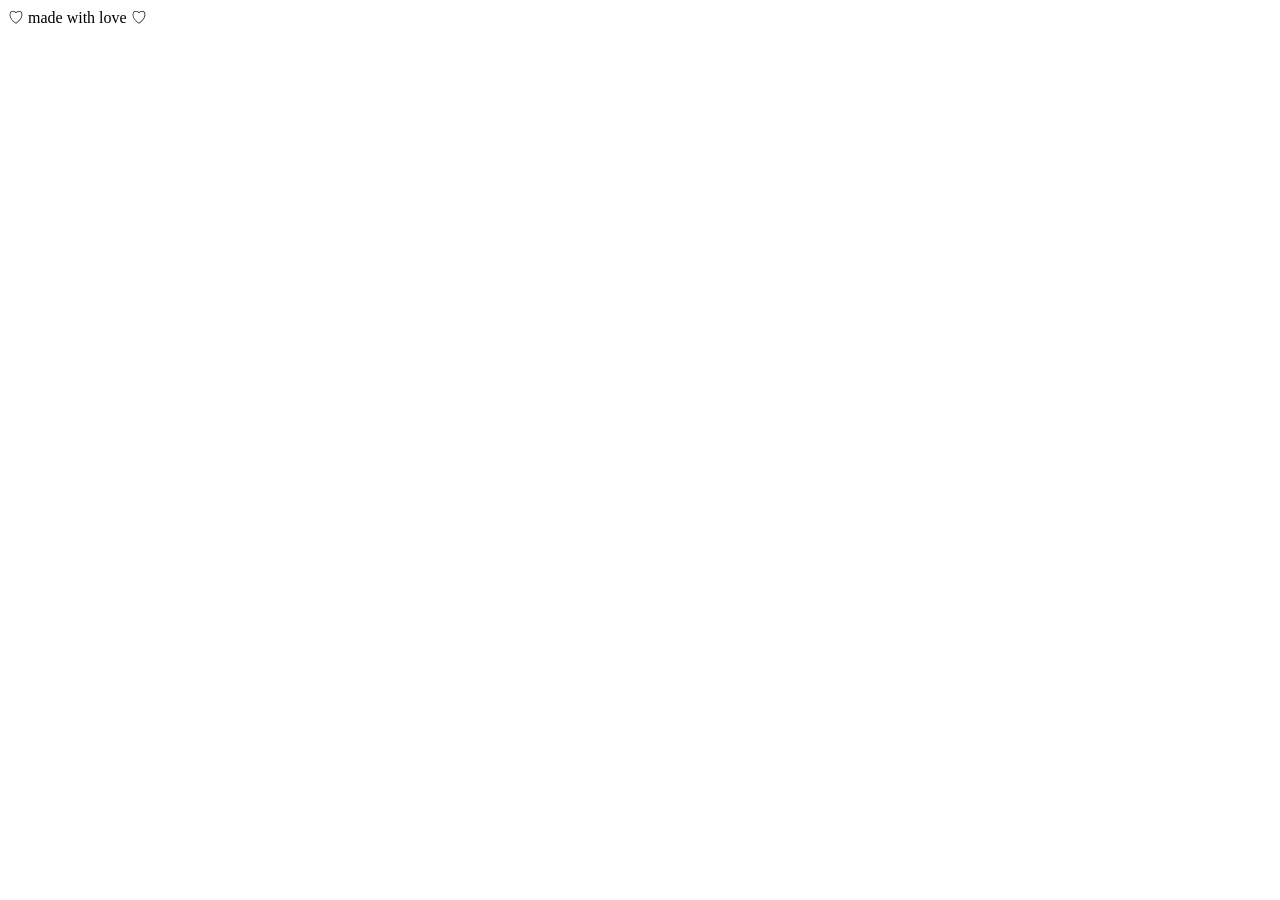
==== index.html @ 4cafd24c "deploy: index.html" ====
<!DOCTYPE html>
<html lang="zh-CN">
<head>
<meta charset="UTF-8">
<meta name="viewport" content="width=device-width, initial-scale=1.0, viewport-fit=cover">
<title>Love Note</title>
<link rel="stylesheet" href="style.css">
</head>
<body>

<!-- 漂浮装饰：爱心与星光 -->
<div class="float-deco" id="floatDeco"></div>

<div class="page">

  <div class="home-head">
    <div class="home-names" id="homeNames"></div>
    <div><span class="home-lovenote" id="homeLoveNote"></span></div>
    <div class="home-slogan" id="homeSlogan"></div>
  </div>

  <!-- 三个爱心入口 -->
  <div class="hearts" id="hearts"></div>

  <div class="home-footer" id="homeFooter">♡ made with love ♡</div>
</div>

<script src="config.js"></script>
<script>
(function () {
  var g = SITE_CONFIG.global;
  var home = SITE_CONFIG.home;

  /* 应用全局配色 */
  document.documentElement.style.setProperty('--grad-from', g.gradientFrom);
  document.documentElement.style.setProperty('--grad-to', g.gradientTo);
  document.documentElement.style.setProperty('--text-color', g.textColor);
  document.title = g.siteTitle;

  /* 主页文案 */
  document.getElementById('homeNames').textContent = g.coupleNames;
  document.getElementById('homeLoveNote').textContent = g.loveNoteText;
  document.getElementById('homeSlogan').textContent = g.slogan;

  /* 渲染三个爱心入口 */
  var heartsBox = document.getElementById('hearts');
  home.hearts.forEach(function (h) {
    var item = document.createElement('div');
    item.className = 'heart-item';

    var btn = document.createElement('a');
    btn.className = 'heart-btn';
    btn.href = h.url || '#';
    btn.style.setProperty('--heart-color', h.color);
    btn.innerHTML =
      '<span class="shape"></span>' +
      '<span class="heart-content">' +
        '<span class="heart-icon">' + h.icon + '</span>' +
        '<span class="heart-label">' + escapeHtml(h.label) + '</span>' +
      '</span>';

    var sub = document.createElement('div');
    sub.className = 'heart-sub';
    sub.textContent = h.subLabel || '';

    item.appendChild(btn);
    item.appendChild(sub);
    heartsBox.appendChild(item);
  });

  /* 漂浮装饰 */
  var deco = document.getElementById('floatDeco');
  var symbols = ['🔪', '💗', '✨', '🔪', '💖', '🌟'];
  for (var i = 0; i < 14; i++) {
    var s = document.createElement('span');
    s.textContent = symbols[i % symbols.length];
    s.style.left = (Math.random() * 100) + '%';
    s.style.fontSize = (12 + Math.random() * 16) + 'px';
    s.style.animationDuration = (9 + Math.random() * 14) + 's';
    s.style.animationDelay = (-Math.random() * 16) + 's';
    deco.appendChild(s);
  }

  function escapeHtml(str) {
    return String(str == null ? '' : str)
      .replace(/&/g, '&amp;').replace(/</g, '&lt;').replace(/>/g, '&gt;')
      .replace(/"/g, '&quot;').replace(/'/g, '&#39;');
  }
})();
</script>
</body>
</html>
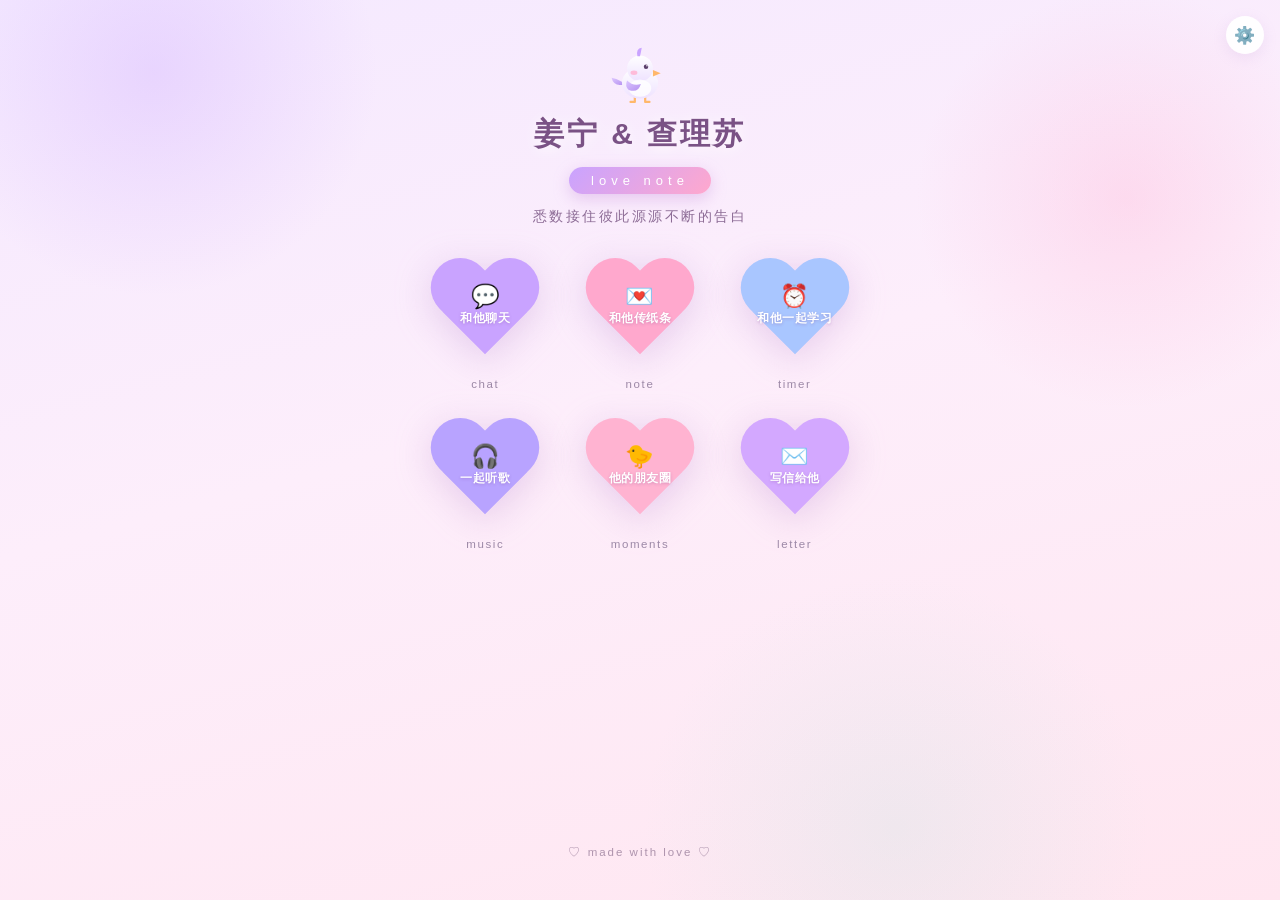
==== commit e23e60d7: "Love Note: 一起听跨页不中断(壳层)+字卡库修复与优化+朋友圈头像/封面换图+首页爱心居中" ====
--- a/index.html
+++ b/index.html
@@ -6,86 +6,18 @@
 <title>Love Note</title>
 <link rel="stylesheet" href="style.css">
 </head>
-<body>
+<!-- 壳层：里面是真正的页面，音乐在壳层里放，切页面不会断 -->
+<body class="ln-shell">
 
-<!-- 漂浮装饰：爱心与星光 -->
-<div class="float-deco" id="floatDeco"></div>
-
-<div class="page">
-
-  <div class="home-head">
-    <div class="home-names" id="homeNames"></div>
-    <div><span class="home-lovenote" id="homeLoveNote"></span></div>
-    <div class="home-slogan" id="homeSlogan"></div>
-  </div>
-
-  <!-- 三个爱心入口 -->
-  <div class="hearts" id="hearts"></div>
-
-  <div class="home-footer" id="homeFooter">♡ made with love ♡</div>
-</div>
+<iframe id="lnview" name="lnview" src="home.html" title="Love Note"></iframe>
 
 <script src="config.js"></script>
+<script src="js/store.js"></script>
+<script src="player.js"></script>
 <script>
 (function () {
-  var g = SITE_CONFIG.global;
-  var home = SITE_CONFIG.home;
-
-  /* 应用全局配色 */
-  document.documentElement.style.setProperty('--grad-from', g.gradientFrom);
-  document.documentElement.style.setProperty('--grad-to', g.gradientTo);
-  document.documentElement.style.setProperty('--text-color', g.textColor);
-  document.title = g.siteTitle;
-
-  /* 主页文案 */
-  document.getElementById('homeNames').textContent = g.coupleNames;
-  document.getElementById('homeLoveNote').textContent = g.loveNoteText;
-  document.getElementById('homeSlogan').textContent = g.slogan;
-
-  /* 渲染三个爱心入口 */
-  var heartsBox = document.getElementById('hearts');
-  home.hearts.forEach(function (h) {
-    var item = document.createElement('div');
-    item.className = 'heart-item';
-
-    var btn = document.createElement('a');
-    btn.className = 'heart-btn';
-    btn.href = h.url || '#';
-    btn.style.setProperty('--heart-color', h.color);
-    btn.innerHTML =
-      '<span class="shape"></span>' +
-      '<span class="heart-content">' +
-        '<span class="heart-icon">' + h.icon + '</span>' +
-        '<span class="heart-label">' + escapeHtml(h.label) + '</span>' +
-      '</span>';
-
-    var sub = document.createElement('div');
-    sub.className = 'heart-sub';
-    sub.textContent = h.subLabel || '';
-
-    item.appendChild(btn);
-    item.appendChild(sub);
-    heartsBox.appendChild(item);
-  });
-
-  /* 漂浮装饰 */
-  var deco = document.getElementById('floatDeco');
-  var symbols = ['🔪', '💗', '✨', '🔪', '💖', '🌟'];
-  for (var i = 0; i < 14; i++) {
-    var s = document.createElement('span');
-    s.textContent = symbols[i % symbols.length];
-    s.style.left = (Math.random() * 100) + '%';
-    s.style.fontSize = (12 + Math.random() * 16) + 'px';
-    s.style.animationDuration = (9 + Math.random() * 14) + 's';
-    s.style.animationDelay = (-Math.random() * 16) + 's';
-    deco.appendChild(s);
-  }
-
-  function escapeHtml(str) {
-    return String(str == null ? '' : str)
-      .replace(/&/g, '&amp;').replace(/</g, '&lt;').replace(/>/g, '&gt;')
-      .replace(/"/g, '&quot;').replace(/'/g, '&#39;');
-  }
+  var g = (window.SITE_CONFIG && SITE_CONFIG.global) || {};
+  document.title = g.siteTitle || 'Love Note';
 })();
 </script>
 </body>
--- a/style.css
+++ b/style.css
@@ -0,0 +1,1259 @@
+/* =====================================================
+ * Love Note · 浅紫浅粉渐变 · 韩系优雅 · 小鸟点缀
+ * ===================================================== */
+* { margin: 0; padding: 0; box-sizing: border-box; -webkit-tap-highlight-color: transparent; }
+
+html, body { height: 100%; }
+
+:root {
+  --grad-from: #f4e9ff;
+  --grad-to:   #ffe6f0;
+  --text-color:#6d4f74;
+
+  --purple:    #c9a3ff;
+  --purple-dp: #a97bf0;
+  --pink:      #ffa8cd;
+  --pink-dp:   #f97fae;
+  --mint:      #b9e4dc;
+
+  --card-bg:   rgba(255, 255, 255, .78);
+  --card-bg-2: rgba(255, 255, 255, .92);
+  --line:      rgba(201, 163, 255, .28);
+  --muted:     #9c88a6;
+  --shadow:    0 10px 30px rgba(178, 140, 205, .18);
+  --shadow-sm: 0 4px 14px rgba(178, 140, 205, .16);
+  --radius:    20px;
+}
+
+body {
+  font-family: "PingFang SC", "Microsoft YaHei", "Hiragino Sans GB", "Noto Sans SC", sans-serif;
+  color: var(--text-color);
+  background: linear-gradient(165deg, var(--grad-from) 0%, #fdeefb 45%, var(--grad-to) 100%) fixed;
+  min-height: 100vh;
+  overflow-x: hidden;
+  letter-spacing: .2px;
+}
+/* 背景柔光斑 */
+body::before {
+  content: "";
+  position: fixed; inset: 0; z-index: -2; pointer-events: none;
+  background:
+    radial-gradient(320px 320px at 12% 8%,  rgba(201, 163, 255, .30), transparent 70%),
+    radial-gradient(300px 300px at 88% 22%, rgba(255, 168, 205, .28), transparent 70%),
+    radial-gradient(360px 360px at 70% 92%, rgba(185, 228, 220, .22), transparent 70%);
+}
+
+a { text-decoration: none; color: inherit; }
+button { font-family: inherit; cursor: pointer; border: none; }
+input, textarea { font-family: inherit; }
+img { max-width: 100%; display: block; }
+
+/* ---------- 页面容器 ---------- */
+.page {
+  max-width: 480px;
+  margin: 0 auto;
+  min-height: 100vh;
+  padding: 20px 18px 40px;
+  display: flex;
+  flex-direction: column;
+  align-items: center;
+  position: relative;
+  animation: pageIn .55s ease both;
+}
+@keyframes pageIn {
+  from { opacity: 0; transform: translateY(12px); }
+  to   { opacity: 1; transform: translateY(0); }
+}
+
+/* ---------- 顶栏 ---------- */
+.topbar {
+  width: 100%;
+  display: flex;
+  align-items: center;
+  gap: 10px;
+  margin-bottom: 16px;
+}
+.back-btn, .icon-btn {
+  flex: none;
+  width: 36px; height: 36px;
+  border-radius: 50%;
+  background: var(--card-bg-2);
+  display: flex; align-items: center; justify-content: center;
+  font-size: 17px;
+  color: var(--text-color);
+  box-shadow: var(--shadow-sm);
+  transition: transform .18s;
+}
+.back-btn:active, .icon-btn:active { transform: scale(.9); }
+.topbar-title {
+  font-size: 17px;
+  font-weight: 700;
+  letter-spacing: 1.5px;
+}
+.topbar .spacer { flex: 1; }
+
+/* ---------- 玻璃卡片 ---------- */
+.card {
+  width: 100%;
+  background: var(--card-bg);
+  border: 1px solid rgba(255, 255, 255, .9);
+  border-radius: var(--radius);
+  padding: 18px 16px;
+  box-shadow: var(--shadow);
+  backdrop-filter: blur(10px);
+  -webkit-backdrop-filter: blur(10px);
+}
+
+/* ---------- 按钮 ---------- */
+.btn {
+  display: inline-flex;
+  align-items: center; justify-content: center;
+  gap: 6px;
+  padding: 11px 20px;
+  border-radius: 999px;
+  font-size: 15px;
+  font-weight: 600;
+  letter-spacing: 1px;
+  color: #fff;
+  background: linear-gradient(135deg, var(--purple) 0%, var(--pink) 100%);
+  box-shadow: 0 6px 16px rgba(201, 143, 220, .35);
+  transition: transform .16s, opacity .16s;
+}
+.btn:active { transform: scale(.95); }
+.btn:disabled { opacity: .5; }
+.btn.ghost {
+  background: var(--card-bg-2);
+  color: var(--purple-dp);
+  box-shadow: var(--shadow-sm);
+  border: 1px solid var(--line);
+}
+.btn.small { padding: 8px 14px; font-size: 13.5px; }
+.btn.block { display: flex; width: 100%; }
+.btn.danger { color: #e0648c; background: var(--card-bg-2); box-shadow: var(--shadow-sm); border: 1px solid var(--line); }
+.btn.danger:active { opacity: .7; }
+
+/* 胶囊小按键（字卡库入口等） */
+.chip-btn {
+  display: inline-flex;
+  align-items: center;
+  gap: 5px;
+  padding: 7px 13px;
+  border-radius: 999px;
+  font-size: 13px;
+  font-weight: 600;
+  color: var(--purple-dp);
+  background: var(--card-bg-2);
+  border: 1px solid var(--line);
+  box-shadow: var(--shadow-sm);
+  transition: transform .16s;
+}
+.chip-btn:active { transform: scale(.94); }
+.card-badge {
+  min-width: 20px;
+  padding: 0 5px;
+  border-radius: 999px;
+  background: linear-gradient(135deg, var(--purple), var(--pink));
+  color: #fff;
+  font-size: 11px;
+  line-height: 16px;
+  text-align: center;
+}
+
+.row { display: flex; align-items: center; }
+.mt8 { margin-top: 8px; }
+.mt12 { margin-top: 12px; }
+.mt16 { margin-top: 16px; }
+.hidden { display: none !important; }
+.muted { font-size: 12.5px; color: var(--muted); line-height: 1.6; }
+.center { text-align: center; }
+
+/* ---------- 弹窗 ---------- */
+.mask {
+  position: fixed; inset: 0;
+  background: rgba(90, 62, 104, .38);
+  backdrop-filter: blur(3px);
+  -webkit-backdrop-filter: blur(3px);
+  opacity: 0; pointer-events: none;
+  transition: opacity .25s;
+  z-index: 60;
+}
+.mask.show { opacity: 1; pointer-events: auto; }
+.dialog {
+  position: fixed;
+  left: 50%; bottom: 0;
+  transform: translate(-50%, 110%);
+  width: min(440px, 100%);
+  max-height: 88vh;
+  background: #fffafc;
+  border-radius: 24px 24px 0 0;
+  box-shadow: 0 -8px 40px rgba(150, 110, 180, .28);
+  transition: transform .3s cubic-bezier(.25, .9, .3, 1);
+  z-index: 61;
+  display: flex; flex-direction: column;
+  overflow: hidden;
+}
+.dialog.show { transform: translate(-50%, 0); }
+.panel-head {
+  flex: none;
+  display: flex; align-items: center; justify-content: space-between;
+  gap: 10px;
+  padding: 16px 18px 10px;
+  border-bottom: 1px solid rgba(201, 163, 255, .18);
+}
+.panel-title { font-size: 16px; font-weight: 700; letter-spacing: 1.5px; }
+.panel-body { padding: 14px 18px calc(20px + env(safe-area-inset-bottom)); overflow-y: auto; }
+
+.field { margin-bottom: 12px; }
+.field label {
+  display: block;
+  font-size: 12.5px;
+  color: var(--purple-dp);
+  letter-spacing: .8px;
+  margin-bottom: 6px;
+  font-weight: 600;
+}
+.field input,
+.field textarea,
+.field select {
+  width: 100%;
+  border: 1.5px solid var(--line);
+  border-radius: 14px;
+  padding: 10px 12px;
+  font-size: 14.5px;
+  color: var(--text-color);
+  background: #fff;
+  outline: none;
+  transition: border-color .2s;
+}
+.field input:focus, .field textarea:focus { border-color: var(--purple); }
+.field textarea { resize: vertical; line-height: 1.6; min-height: 76px; }
+.tip { font-size: 12px; color: var(--muted); margin-top: 5px; line-height: 1.55; }
+
+/* ---------- 小鸟装饰 ---------- */
+.float-deco {
+  position: fixed; inset: 0;
+  pointer-events: none;
+  overflow: hidden;
+  z-index: 0;
+}
+.float-deco span {
+  position: absolute;
+  bottom: -50px;
+  opacity: .5;
+  animation: floatUp linear infinite;
+  line-height: 0;
+}
+@keyframes floatUp {
+  0%   { transform: translateY(0) rotate(0deg); opacity: 0; }
+  10%  { opacity: .55; }
+  88%  { opacity: .4; }
+  100% { transform: translateY(-112vh) rotate(340deg); opacity: 0; }
+}
+.bird-svg { width: 42px; height: 42px; display: block; }
+.bird-svg.sm { width: 26px; height: 26px; }
+.bird-svg.lg { width: 62px; height: 62px; }
+
+/* ---------- 轻提示 ---------- */
+.ln-toast {
+  position: fixed;
+  left: 50%; bottom: 86px;
+  transform: translate(-50%, 16px);
+  max-width: 78%;
+  padding: 10px 18px;
+  border-radius: 999px;
+  background: rgba(255, 255, 255, .96);
+  color: var(--purple-dp);
+  font-size: 13.5px;
+  box-shadow: var(--shadow);
+  opacity: 0; pointer-events: none;
+  transition: opacity .25s, transform .25s;
+  z-index: 90;
+}
+.ln-toast.show { opacity: 1; transform: translate(-50%, 0); }
+
+/* =====================================================
+ * 主页
+ * ===================================================== */
+.home-head { text-align: center; margin: 26px 0 4px; z-index: 1; }
+.home-bird { display: flex; justify-content: center; margin-bottom: 6px; animation: birdBob 3.2s ease-in-out infinite; }
+@keyframes birdBob {
+  0%, 100% { transform: translateY(0) rotate(-2deg); }
+  50%      { transform: translateY(-7px) rotate(2deg); }
+}
+.home-names {
+  font-size: 30px;
+  font-weight: 800;
+  letter-spacing: 3px;
+  color: #7a5285;
+  text-shadow: 0 2px 14px rgba(255, 255, 255, .9);
+}
+.home-lovenote {
+  display: inline-block;
+  margin-top: 12px;
+  padding: 6px 22px;
+  font-size: 13px;
+  letter-spacing: 5px;
+  color: #fff;
+  background: linear-gradient(135deg, var(--purple), var(--pink));
+  border-radius: 999px;
+  box-shadow: 0 5px 16px rgba(201, 143, 220, .4);
+  text-transform: lowercase;
+}
+.home-slogan { margin-top: 14px; font-size: 14px; letter-spacing: 2.5px; color: #8d6c96; }
+
+.hearts {
+  margin-top: 30px;
+  display: grid;
+  grid-template-columns: repeat(2, 1fr);
+  gap: 26px 14px;
+  width: 100%;
+  z-index: 1;
+}
+.heart-item { display: flex; flex-direction: column; align-items: center; }
+.heart-btn {
+  position: relative;
+  width: 118px; height: 108px;
+  display: block;
+  animation: heartBeat 2.8s ease-in-out infinite;
+}
+.heart-btn:active { transform: scale(.92); }
+@keyframes heartBeat {
+  0%, 100% { transform: scale(1); }
+  12%      { transform: scale(1.06); }
+  24%      { transform: scale(1); }
+}
+.heart-btn .shape, .heart-btn .shape::before, .heart-btn .shape::after {
+  position: absolute;
+  background: var(--heart-color, var(--pink));
+}
+.heart-btn .shape {
+  top: 0; left: 0; width: 118px; height: 108px;
+  background: transparent;
+  filter: drop-shadow(0 8px 18px rgba(190, 140, 210, .35));
+}
+.heart-btn .shape::before, .heart-btn .shape::after {
+  content: "";
+  top: 0; width: 59px; height: 94px;
+  border-radius: 59px 59px 0 0;
+}
+.heart-btn .shape::before { left: 59px; transform: rotate(-45deg); transform-origin: 0 100%; }
+.heart-btn .shape::after  { left: 0;   transform: rotate(45deg);  transform-origin: 100% 100%; }
+.heart-btn .heart-content {
+  position: absolute;
+  /* 爱心的"肚子"在中心偏上，图标和文字整体上移到爱心正中间 */
+  left: 50%; top: 41%;
+  transform: translate(-50%, -50%);
+  width: 78px; text-align: center;
+  color: #fff; z-index: 2; pointer-events: none;
+}
+.heart-btn .heart-icon { font-size: 23px; line-height: 1.15; display: block; }
+.heart-btn .heart-label {
+  display: block;
+  font-size: 11.5px; font-weight: 700; letter-spacing: .5px;
+  line-height: 1.25;
+  margin-top: 1px;
+  text-shadow: 0 1px 3px rgba(120, 60, 140, .3);
+}
+.heart-item .heart-sub {
+  margin-top: 10px;
+  font-size: 11.5px;
+  letter-spacing: 1.6px;
+  color: var(--muted);
+  text-transform: lowercase;
+}
+.home-footer { margin-top: auto; padding-top: 34px; font-size: 11.5px; letter-spacing: 2px; opacity: .55; z-index: 1; }
+.home-gear {
+  position: fixed; right: 16px; top: 16px;
+  width: 38px; height: 38px; border-radius: 50%;
+  background: var(--card-bg-2);
+  display: flex; align-items: center; justify-content: center;
+  font-size: 17px; box-shadow: var(--shadow-sm); z-index: 5;
+}
+.home-gear:active { transform: scale(.9); }
+
+/* =====================================================
+ * 聊天页
+ * ===================================================== */
+.chat-app {
+  position: fixed; inset: 0;
+  max-width: 480px; margin: 0 auto;
+  display: flex; flex-direction: column;
+  background: transparent;
+}
+.chat-header {
+  flex: none;
+  min-height: 52px;
+  display: flex; align-items: center; gap: 10px;
+  padding: 8px 14px;
+  background: var(--card-bg-2);
+  box-shadow: 0 2px 12px rgba(178, 140, 205, .18);
+  z-index: 5;
+  backdrop-filter: blur(10px);
+  -webkit-backdrop-filter: blur(10px);
+}
+.chat-header .chat-title { font-size: 16.5px; font-weight: 700; letter-spacing: 1px; flex: 1; }
+
+.chat-messages {
+  flex: 1;
+  overflow-y: auto;
+  padding: 16px 12px 12px;
+  display: flex; flex-direction: column; gap: 14px;
+  background: linear-gradient(180deg, rgba(255, 255, 255, .30), rgba(255, 255, 255, .55));
+}
+.msg { display: flex; gap: 8px; max-width: 86%; animation: msgIn .3s ease both; }
+@keyframes msgIn { from { opacity: 0; transform: translateY(8px); } to { opacity: 1; transform: translateY(0); } }
+.msg.partner { align-self: flex-start; }
+.msg.user { align-self: flex-end; flex-direction: row-reverse; }
+.msg .avatar {
+  flex: none;
+  width: 38px; height: 38px;
+  border-radius: 14px;
+  display: flex; align-items: center; justify-content: center;
+  color: #fff; font-size: 15px; font-weight: 700;
+  box-shadow: var(--shadow-sm);
+  overflow: hidden;
+}
+.msg .bubble {
+  padding: 10px 14px;
+  font-size: 15px; line-height: 1.6;
+  border-radius: 16px;
+  word-break: break-word;
+  box-shadow: var(--shadow-sm);
+}
+.msg.partner .bubble {
+  background: rgba(255, 255, 255, .95);
+  color: var(--text-color);
+  border-top-left-radius: 6px;
+}
+.msg.user .bubble {
+  background: linear-gradient(135deg, var(--purple), var(--pink));
+  color: #fff;
+  border-top-right-radius: 6px;
+}
+.chat-day {
+  align-self: center;
+  font-size: 11.5px; color: var(--muted);
+  background: rgba(255, 255, 255, .7);
+  padding: 3px 12px; border-radius: 999px;
+}
+
+.typing-dots { display: inline-flex; gap: 4px; align-items: center; height: 18px; }
+.typing-dots i {
+  width: 6px; height: 6px; border-radius: 50%;
+  background: var(--purple); opacity: .45;
+  animation: blink 1.2s infinite;
+}
+.typing-dots i:nth-child(2) { animation-delay: .2s; }
+.typing-dots i:nth-child(3) { animation-delay: .4s; }
+@keyframes blink { 0%, 80%, 100% { opacity: .25; } 40% { opacity: .9; } }
+
+.chat-input-bar {
+  flex: none;
+  display: flex; gap: 10px;
+  padding: 10px 12px calc(10px + env(safe-area-inset-bottom));
+  background: var(--card-bg-2);
+  box-shadow: 0 -2px 14px rgba(178, 140, 205, .16);
+  backdrop-filter: blur(10px);
+  -webkit-backdrop-filter: blur(10px);
+}
+.chat-input-bar input {
+  flex: 1; height: 42px;
+  border: 1.5px solid var(--line); outline: none;
+  border-radius: 999px;
+  background: #fff;
+  padding: 0 16px; font-size: 15px;
+  color: var(--text-color);
+}
+.chat-input-bar input::placeholder { color: #c4aecb; }
+.chat-input-bar button {
+  flex: none; height: 42px; padding: 0 20px;
+  border-radius: 999px;
+  background: linear-gradient(135deg, var(--purple), var(--pink));
+  color: #fff; font-size: 14.5px; font-weight: 700; letter-spacing: 1px;
+  box-shadow: 0 4px 12px rgba(201, 143, 220, .35);
+  transition: transform .15s;
+}
+.chat-input-bar button:active { transform: scale(.94); }
+.chat-input-bar button:disabled { opacity: .55; }
+
+/* =====================================================
+ * 小纸条 / 写信（纸张）
+ * ===================================================== */
+.note-paper, .letter-paper {
+  width: 100%; max-width: 400px;
+  background: linear-gradient(180deg, #fffdfa, #fff6f4);
+  border-radius: 12px;
+  padding: 26px 22px 22px;
+  box-shadow: 0 12px 32px rgba(178, 140, 205, .24), inset 0 0 46px rgba(255, 214, 232, .22);
+  position: relative;
+  z-index: 1;
+}
+.note-paper::before, .letter-paper::before {
+  content: "";
+  position: absolute; inset: 8px;
+  border: 1.5px dashed rgba(201, 143, 220, .35);
+  border-radius: 8px;
+  pointer-events: none;
+}
+.paper-title, .note-title {
+  text-align: center;
+  font-family: "Ma Shan Zheng", "KaiTi", "STKaiti", "楷体", cursive;
+  font-size: 25px; letter-spacing: 6px;
+  margin-bottom: 16px;
+  color: #b06ba0;
+}
+textarea.letter-body {
+  width: 100%;
+  border: none; outline: none;
+  background: transparent;
+  resize: vertical;
+  min-height: 190px;
+}
+textarea.letter-body::placeholder { color: #d3b6c2; }
+.note-field { margin-bottom: 14px; position: relative; z-index: 1; }
+.note-field label {
+  display: block;
+  font-family: "Ma Shan Zheng", "KaiTi", "STKaiti", "楷体", cursive;
+  font-size: 15.5px; margin-bottom: 6px; color: #a9618f;
+}
+.note-field input {
+  width: 100%; border: none; outline: none;
+  border-bottom: 1.5px dashed rgba(201, 143, 220, .45);
+  background: transparent;
+  padding: 6px 4px;
+  font-family: "Ma Shan Zheng", "KaiTi", "STKaiti", "楷体", cursive;
+  font-size: 17px;
+  color: var(--text-color);
+}
+.note-field input::placeholder { color: #d5b9c9; }
+
+.note-btn {
+  display: block; width: 100%;
+  margin-top: 18px; padding: 13px;
+  border-radius: 999px;
+  background: linear-gradient(135deg, var(--purple), var(--pink));
+  color: #fff; font-size: 16px; font-weight: 700; letter-spacing: 2px;
+  box-shadow: 0 5px 16px rgba(201, 143, 220, .35);
+  transition: transform .15s;
+  position: relative; z-index: 1;
+}
+.note-btn:active { transform: scale(.97); }
+.note-btn.ghost { background: var(--card-bg-2); color: var(--purple-dp); box-shadow: var(--shadow-sm); border: 1px solid var(--line); }
+
+.folded-note {
+  width: 240px; height: 74px;
+  margin: 30px auto 6px;
+  background: linear-gradient(180deg, #fffdfa, #fff0f4);
+  border-radius: 8px;
+  box-shadow: 0 10px 24px rgba(178, 140, 205, .3);
+  position: relative; cursor: pointer;
+  display: flex; align-items: center; justify-content: center;
+  animation: foldIn .55s ease both; z-index: 1;
+}
+.folded-note::before {
+  content: "";
+  position: absolute; left: 0; right: 0; top: 0; height: 50%;
+  background: rgba(255, 232, 244, .7);
+  border-radius: 8px 8px 0 0;
+  border-bottom: 1px dashed rgba(201, 143, 220, .4);
+}
+.folded-note .seal { position: relative; z-index: 2; font-size: 24px; animation: heartBeat 2s ease-in-out infinite; }
+@keyframes foldIn {
+  0%   { transform: perspective(700px) rotateX(-70deg); opacity: 0; }
+  100% { transform: perspective(700px) rotateX(0); opacity: 1; }
+}
+.note-hint { text-align: center; font-size: 13.5px; letter-spacing: 1px; color: #8d6c96; margin-top: 14px; z-index: 1; }
+
+.open-note { width: 100%; max-width: 400px; animation: unfoldIn .5s ease both; z-index: 1; }
+@keyframes unfoldIn {
+  0%   { transform: perspective(700px) rotateX(60deg); opacity: 0; }
+  100% { transform: perspective(700px) rotateX(0); opacity: 1; }
+}
+.open-note .note-q {
+  font-family: "Ma Shan Zheng", "KaiTi", "STKaiti", "楷体", cursive;
+  font-size: 21px; text-align: center; margin-bottom: 18px;
+}
+.open-note .note-opt {
+  display: flex; align-items: center; gap: 12px;
+  font-family: "Ma Shan Zheng", "KaiTi", "STKaiti", "楷体", cursive;
+  font-size: 19px; padding: 10px 6px;
+}
+.open-note .note-opt .opt-letter {
+  flex: none; width: 30px; height: 30px;
+  border: 1.5px solid rgba(201, 143, 220, .5);
+  border-radius: 50%;
+  display: flex; align-items: center; justify-content: center;
+  font-size: 16px; position: relative;
+}
+.open-note .note-opt.checked .opt-letter { border-color: var(--pink-dp); background: rgba(255, 196, 219, .35); }
+.open-note .note-opt .opt-check { position: absolute; inset: -8px -10px; display: flex; align-items: center; justify-content: center; }
+.open-note .note-opt.checked .opt-check::after {
+  content: "♥"; font-size: 34px; color: var(--pink-dp);
+  transform: rotate(-12deg);
+  animation: heartPop .4s cubic-bezier(.2, 1.6, .4, 1) both;
+}
+@keyframes heartPop { 0% { transform: rotate(-12deg) scale(2.4); opacity: 0; } 100% { transform: rotate(-12deg) scale(1); opacity: 1; } }
+
+/* =====================================================
+ * 计时器
+ * ===================================================== */
+.timer-stage { display: flex; flex-direction: column; align-items: center; margin-top: 12px; width: 100%; z-index: 1; }
+.timer-ring-wrap { position: relative; width: 244px; height: 244px; }
+.timer-ring-wrap svg { transform: rotate(-90deg); }
+.timer-ring-bg { fill: none; stroke: rgba(255, 255, 255, .75); stroke-width: 12; }
+.timer-ring-fg { fill: none; stroke: url(#timerGrad); stroke-width: 12; stroke-linecap: round; transition: stroke-dashoffset .5s linear; }
+.timer-center {
+  position: absolute; inset: 0;
+  display: flex; flex-direction: column; align-items: center; justify-content: center; gap: 4px;
+}
+.timer-bird { animation: birdBob 3s ease-in-out infinite; }
+.timer-phase { font-size: 13px; letter-spacing: 3px; color: #8d6c96; }
+.timer-time {
+  font-size: 50px; font-weight: 800; letter-spacing: 2px;
+  font-variant-numeric: tabular-nums;
+  color: #7a5285;
+  text-shadow: 0 2px 14px rgba(255, 255, 255, .9);
+}
+.timer-controls { display: flex; gap: 14px; margin-top: 26px; }
+.timer-btn {
+  min-width: 96px; padding: 12px 22px;
+  border-radius: 999px;
+  font-size: 15.5px; font-weight: 700; letter-spacing: 2px;
+  box-shadow: 0 5px 16px rgba(201, 143, 220, .3);
+  transition: transform .15s;
+}
+.timer-btn:active { transform: scale(.94); }
+.timer-btn.primary { background: linear-gradient(135deg, var(--purple), var(--pink)); color: #fff; }
+.timer-btn.plain { background: var(--card-bg-2); color: var(--purple-dp); border: 1px solid var(--line); box-shadow: var(--shadow-sm); }
+
+.timer-set {
+  width: 100%; margin-top: 22px;
+  background: var(--card-bg); border: 1px solid rgba(255, 255, 255, .9);
+  border-radius: var(--radius); padding: 16px;
+  box-shadow: var(--shadow);
+  backdrop-filter: blur(10px); -webkit-backdrop-filter: blur(10px);
+}
+.timer-set-title { font-size: 13px; font-weight: 700; letter-spacing: 1.5px; color: var(--purple-dp); margin-bottom: 10px; }
+.preset-row { display: flex; flex-wrap: wrap; gap: 8px; margin-bottom: 12px; }
+.preset {
+  padding: 7px 14px; border-radius: 999px;
+  font-size: 13px; font-weight: 600;
+  background: #fff; color: var(--purple-dp);
+  border: 1px solid var(--line);
+  transition: all .18s;
+}
+.preset.on { background: linear-gradient(135deg, var(--purple), var(--pink)); color: #fff; border-color: transparent; }
+.stepper { display: flex; align-items: center; gap: 10px; }
+.stepper .st-btn {
+  width: 34px; height: 34px; border-radius: 50%;
+  background: #fff; color: var(--purple-dp);
+  border: 1px solid var(--line);
+  font-size: 18px; line-height: 1;
+  display: flex; align-items: center; justify-content: center;
+}
+.stepper .st-btn:active { transform: scale(.9); }
+.stepper input {
+  width: 84px; height: 36px; text-align: center;
+  border: 1.5px solid var(--line); border-radius: 12px;
+  outline: none; font-size: 15px; color: var(--text-color); background: #fff;
+}
+.stepper .st-label { font-size: 13px; color: var(--muted); }
+
+.encourage-bubble {
+  position: relative; margin-top: 26px; max-width: 340px;
+  padding: 16px 20px;
+  background: var(--card-bg-2);
+  border-radius: 18px;
+  box-shadow: var(--shadow);
+  text-align: center; font-size: 15px; line-height: 1.7;
+  animation: bubbleIn .5s cubic-bezier(.2, 1.4, .4, 1) both;
+  z-index: 1;
+}
+.encourage-bubble::before {
+  content: ""; position: absolute; top: -10px; left: 50%;
+  transform: translateX(-50%);
+  border: 6px solid transparent;
+  border-bottom-color: rgba(255, 255, 255, .92);
+}
+.encourage-bubble.hide { display: none; }
+@keyframes bubbleIn { 0% { opacity: 0; transform: scale(.6) translateY(10px); } 100% { opacity: 1; transform: scale(1) translateY(0); } }
+
+/* =====================================================
+ * 一起听
+ * ===================================================== */
+.music-room { display: flex; flex-direction: column; align-items: center; width: 100%; z-index: 1; }
+.duo { display: flex; align-items: center; gap: 18px; margin-top: 10px; }
+.duo-av { position: relative; border: none; background: none; padding: 0; cursor: pointer; }
+.duo-av .duo-img {
+  width: 86px; height: 86px; border-radius: 50%;
+  display: flex; align-items: center; justify-content: center;
+  color: #fff; font-size: 30px; font-weight: 700;
+  border: 3px solid #fff;
+  box-shadow: var(--shadow);
+  overflow: hidden;
+}
+.duo-av.him .duo-img { background: linear-gradient(135deg, var(--purple), #e0cbff); }
+.duo-av.me .duo-img { background: linear-gradient(135deg, var(--pink), #ffd3e6); }
+.duo-av .duo-img img { width: 100%; height: 100%; border-radius: 50%; object-fit: cover; }
+.duo-av .duo-img svg { width: 66%; height: 66%; }
+.duo-av .duo-edit {
+  position: absolute; right: -2px; bottom: -2px;
+  width: 24px; height: 24px; border-radius: 50%;
+  background: #fff; box-shadow: var(--shadow-sm);
+  display: flex; align-items: center; justify-content: center; font-size: 12px;
+}
+.duo-av .duo-pulse {
+  position: absolute; inset: -8px; border-radius: 50%;
+  border: 2px solid rgba(201, 163, 255, .65);
+  animation: pulseRing 2s ease-out infinite;
+  pointer-events: none;
+}
+@keyframes pulseRing {
+  0%   { transform: scale(.9); opacity: .8; }
+  100% { transform: scale(1.25); opacity: 0; }
+}
+.duo-link { display: flex; flex-direction: column; align-items: center; gap: 4px; }
+.duo-link .duo-star { font-size: 22px; animation: birdBob 2.6s ease-in-out infinite; }
+.duo-link i { display: block; width: 2px; height: 14px; background: linear-gradient(var(--purple), var(--pink)); border-radius: 2px; }
+
+.listen-badge {
+  margin-top: 16px; padding: 6px 18px; border-radius: 999px;
+  background: rgba(255, 255, 255, .82); color: var(--purple-dp);
+  font-size: 13px; letter-spacing: 1px; box-shadow: var(--shadow-sm);
+}
+
+.disc-wrap { margin-top: 26px; }
+.disc {
+  width: 190px; height: 190px; border-radius: 50%;
+  background: radial-gradient(circle at center,
+    #fff 0 26%, rgba(201, 163, 255, .35) 26% 30%, #b184dc 30% 32%, #8f6bb8 32% 100%);
+  display: flex; align-items: center; justify-content: center;
+  box-shadow: 0 14px 40px rgba(178, 140, 205, .4), inset 0 0 24px rgba(255, 255, 255, .25);
+  animation: discSpin 16s linear infinite;
+  animation-play-state: paused;
+}
+.disc.playing { animation-play-state: running; }
+.disc .disc-candy { font-size: 46px; }
+@keyframes discSpin { to { transform: rotate(360deg); } }
+
+.track-name {
+  margin-top: 24px; font-size: 18px; font-weight: 800; color: #7a5285;
+  max-width: 100%; text-align: center; word-break: break-all;
+}
+.track-sub { margin-top: 6px; font-size: 12.5px; color: var(--muted); letter-spacing: 1px; text-align: center; }
+
+.music-progress { display: flex; align-items: center; gap: 10px; width: 100%; max-width: 340px; margin-top: 22px; }
+.music-progress span { font-size: 11.5px; color: var(--muted); font-variant-numeric: tabular-nums; flex: none; }
+.prog-bar {
+  flex: 1; height: 6px; border-radius: 6px;
+  background: rgba(255, 255, 255, .78);
+  box-shadow: inset 0 1px 3px rgba(178, 140, 205, .25);
+  cursor: pointer; position: relative;
+}
+.prog-bar .prog-fill {
+  height: 100%; width: 0; border-radius: 6px;
+  background: linear-gradient(90deg, var(--purple), var(--pink));
+  position: relative;
+}
+.prog-bar .prog-fill::after {
+  content: ""; position: absolute; right: -6px; top: 50%;
+  transform: translateY(-50%);
+  width: 12px; height: 12px; border-radius: 50%;
+  background: #fff; box-shadow: 0 1px 5px rgba(178, 140, 205, .5);
+}
+
+.music-controls { display: flex; align-items: center; gap: 26px; margin-top: 24px; }
+.mc-btn {
+  width: 52px; height: 52px; border: none; border-radius: 50%;
+  background: rgba(255, 255, 255, .92); color: var(--purple-dp);
+  font-size: 14px; font-weight: 700; box-shadow: var(--shadow-sm);
+}
+.mc-btn:active { transform: scale(.92); }
+.mc-play {
+  width: 74px; height: 74px; border: none; border-radius: 50%;
+  background: linear-gradient(135deg, var(--purple), var(--pink));
+  color: #fff; font-size: 26px;
+  box-shadow: 0 8px 26px rgba(201, 143, 220, .45);
+}
+.mc-play:active { transform: scale(.93); }
+
+.music-volume { display: flex; align-items: center; gap: 10px; margin-top: 22px; width: 100%; max-width: 260px; color: var(--muted); }
+.music-volume input[type="range"] {
+  flex: 1; -webkit-appearance: none; appearance: none;
+  height: 4px; border-radius: 4px;
+  background: linear-gradient(90deg, var(--purple), var(--pink));
+  outline: none;
+}
+.music-volume input[type="range"]::-webkit-slider-thumb {
+  -webkit-appearance: none; appearance: none;
+  width: 16px; height: 16px; border-radius: 50%;
+  background: #fff; box-shadow: 0 1px 5px rgba(178, 140, 205, .5);
+  cursor: pointer;
+}
+
+.music-import {
+  margin-top: 26px; height: 46px; padding: 0 30px;
+  border: none; border-radius: 999px;
+  background: linear-gradient(90deg, var(--purple), var(--pink));
+  color: #fff; font-size: 15px; font-weight: 700; letter-spacing: 1px;
+  box-shadow: 0 6px 18px rgba(201, 143, 220, .45);
+}
+.music-import:active { transform: scale(.95); }
+.music-import:disabled { opacity: .6; }
+
+.him-talk {
+  margin-top: 22px; max-width: 340px;
+  background: rgba(255, 255, 255, .92);
+  border-radius: 16px 16px 16px 4px;
+  padding: 12px 16px;
+  font-size: 14px; color: var(--text-color); line-height: 1.6;
+  box-shadow: var(--shadow-sm);
+  opacity: 0; transform: translateY(8px);
+  transition: opacity .4s, transform .4s;
+  min-height: 44px;
+}
+.him-talk.show { opacity: 1; transform: translateY(0); }
+
+/* =====================================================
+ * 迷你播放器（跨页面继续放）
+ * ===================================================== */
+.mini-player {
+  position: fixed; left: 50%; transform: translateX(-50%);
+  bottom: calc(14px + env(safe-area-inset-bottom));
+  width: calc(100% - 32px); max-width: 440px;
+  background: rgba(255, 255, 255, .94);
+  backdrop-filter: blur(12px); -webkit-backdrop-filter: blur(12px);
+  border-radius: 18px;
+  box-shadow: 0 8px 28px rgba(178, 140, 205, .35);
+  display: flex; align-items: center; gap: 10px;
+  padding: 9px 12px 13px 10px;
+  z-index: 80;
+  animation: miniIn .4s cubic-bezier(.2, 1.4, .4, 1) both;
+}
+@keyframes miniIn {
+  from { transform: translateX(-50%) translateY(70px); opacity: 0; }
+  to   { transform: translateX(-50%) translateY(0); opacity: 1; }
+}
+body.has-inputbar .mini-player { bottom: calc(78px + env(safe-area-inset-bottom)); }
+body.has-actionbar .mini-player { bottom: calc(84px + env(safe-area-inset-bottom)); }
+.mini-player .mp-cover {
+  flex: none; width: 38px; height: 38px; border-radius: 50%;
+  background: linear-gradient(135deg, var(--purple), var(--pink));
+  display: flex; align-items: center; justify-content: center;
+  font-size: 18px;
+}
+.mini-player.playing .mp-cover { animation: discSpin 5s linear infinite; }
+.mini-player .mp-info { flex: 1; min-width: 0; cursor: pointer; }
+.mini-player .mp-name {
+  font-size: 13px; font-weight: 700; color: #7a5285;
+  white-space: nowrap; overflow: hidden; text-overflow: ellipsis;
+}
+.mini-player .mp-state { font-size: 11px; color: var(--muted); margin-top: 1px; }
+.mini-player .mp-btn {
+  flex: none; width: 38px; height: 38px; border: none; border-radius: 50%;
+  background: linear-gradient(135deg, var(--purple), var(--pink));
+  color: #fff; font-size: 14px;
+  box-shadow: 0 3px 10px rgba(201, 143, 220, .4);
+  cursor: pointer;
+}
+.mini-player .mp-prog {
+  position: absolute; left: 60px; right: 62px; bottom: 6px;
+  height: 3px; border-radius: 3px; background: rgba(201, 163, 255, .25); overflow: hidden;
+}
+.mini-player .mp-prog i { display: block; height: 100%; width: 0; background: linear-gradient(90deg, var(--purple), var(--pink)); }
+.mini-player .mp-fold {
+  flex: none; width: 26px; height: 26px; margin-left: 6px;
+  border: none; border-radius: 50%;
+  background: rgba(255, 168, 205, .2);
+  color: var(--pink-dp); font-size: 13px; line-height: 1;
+  cursor: pointer;
+}
+/* 折叠后的小爱心（可拖动） */
+.mini-player-fab {
+  position: fixed; z-index: 9999;
+  right: 16px; bottom: calc(90px + env(safe-area-inset-bottom));
+  width: 44px; height: 44px; border: none; border-radius: 50%;
+  background: linear-gradient(135deg, var(--pink), var(--pink-dp));
+  box-shadow: 0 4px 14px rgba(249, 127, 174, .5);
+  color: #fff; font-size: 18px;
+  display: none; align-items: center; justify-content: center;
+  cursor: pointer;
+  touch-action: none;
+  user-select: none; -webkit-user-select: none;
+  animation: heartBeat2 1.6s ease-in-out infinite;
+}
+.mini-player-fab.dragging { animation: none; opacity: .8; }
+@keyframes heartBeat2 {
+  0%, 100% { transform: scale(1); }
+  12%      { transform: scale(1.15); }
+  24%      { transform: scale(1); }
+}
+
+/* =====================================================
+ * 换头像
+ * ===================================================== */
+.avatar-btn { position: relative; border: none; background: none; padding: 0; cursor: pointer; }
+.avatar-btn .avatar-edit {
+  position: absolute; right: -4px; bottom: -4px;
+  width: 22px; height: 22px; border-radius: 50%;
+  background: #fff; box-shadow: var(--shadow-sm);
+  display: flex; align-items: center; justify-content: center; font-size: 11px;
+}
+.avatar-btn.sm .avatar-edit { width: 18px; height: 18px; font-size: 9px; right: -3px; bottom: -3px; }
+.avatar-preview { display: flex; justify-content: center; margin-bottom: 12px; }
+.avatar-preview .avatar-lg { width: 84px; height: 84px; }
+.avatar-lg img, .avatar-sm img, .post .p-avatar img, .cmt-av img, .msg .avatar img {
+  width: 100%; height: 100%; object-fit: cover;
+}
+.avatar-lg.av-me { background: linear-gradient(135deg, var(--pink), #ffd3e6); }
+.row-btns { display: flex; gap: 10px; margin-top: 10px; }
+.row-btns button {
+  flex: 1; height: 40px; border: 1.5px solid var(--line); border-radius: 999px;
+  background: #fff; color: var(--purple-dp); font-size: 13.5px; cursor: pointer;
+}
+.tip-muted { font-size: 11.5px; color: var(--muted); margin-top: 8px; line-height: 1.6; }
+
+/* =====================================================
+ * 朋友圈
+ * ===================================================== */
+.moments-wrap { width: 100%; }
+.moments-cover {
+  position: relative;
+  height: 132px; border-radius: var(--radius);
+  background: linear-gradient(135deg, #e6d5ff 0%, #ffd8ea 55%, #ffeef6 100%);
+  box-shadow: var(--shadow);
+  overflow: hidden; margin-bottom: 8px;
+}
+.moments-cover::after {
+  content: ""; position: absolute; inset: 0;
+  background: radial-gradient(120px 120px at 82% 30%, rgba(255, 255, 255, .6), transparent 70%);
+}
+.cover-bird {
+  position: absolute; right: 18px; bottom: 10px;
+  width: 66px; height: 66px; opacity: .95;
+  animation: birdBob 3.4s ease-in-out infinite;
+}
+.cover-img { position: absolute; inset: 0; display: block; z-index: 1; }
+.cover-img img { width: 100%; height: 100%; object-fit: cover; display: block; }
+.moments-cover .cover-edit {
+  position: absolute; right: 10px; top: 10px; z-index: 3;
+  height: 26px; padding: 0 12px; border: none; border-radius: 999px;
+  background: rgba(255, 255, 255, .82); color: var(--purple-dp);
+  font-size: 11.5px; letter-spacing: .5px;
+  box-shadow: var(--shadow-sm); cursor: pointer;
+}
+.moments-cover .cover-edit:active { transform: scale(.94); }
+.cover-preview {
+  width: 100%; height: 132px; border-radius: 16px; overflow: hidden;
+  background: linear-gradient(135deg, #e6d5ff 0%, #ffd8ea 55%, #ffeef6 100%);
+  display: flex; flex-direction: column; align-items: center; justify-content: center; gap: 6px;
+  color: var(--muted); font-size: 12px;
+}
+.cover-preview img { width: 100%; height: 100%; object-fit: cover; display: block; }
+.cover-preview .bird-svg { width: 46px; height: 46px; }
+.moments-profile { display: flex; align-items: flex-end; gap: 12px; padding: 0 6px 14px; margin-top: -34px; }
+.avatar-lg {
+  width: 62px; height: 62px; border-radius: 20px;
+  background: #fff; box-shadow: var(--shadow);
+  display: flex; align-items: center; justify-content: center;
+  overflow: hidden; font-size: 24px;
+  border: 2px solid #fff;
+}
+.avatar-lg svg { width: 60%; height: 60%; }
+.avatar-sm {
+  width: 40px; height: 40px; border-radius: 14px;
+  background: #fff; box-shadow: var(--shadow-sm);
+  display: flex; align-items: center; justify-content: center;
+  overflow: hidden; font-size: 16px; font-weight: 700; color: var(--purple-dp);
+}
+.p-name { flex: 1; font-size: 16px; font-weight: 700; color: #fff; text-shadow: 0 2px 8px rgba(140, 100, 160, .5); padding-bottom: 4px; }
+
+.moments-feed { width: 100%; display: flex; flex-direction: column; gap: 14px; margin-top: 6px; }
+.post {
+  display: flex; gap: 10px;
+  background: var(--card-bg); border: 1px solid rgba(255, 255, 255, .9);
+  border-radius: var(--radius); padding: 14px;
+  box-shadow: var(--shadow);
+  backdrop-filter: blur(10px); -webkit-backdrop-filter: blur(10px);
+  animation: postIn .4s ease both;
+}
+@keyframes postIn { from { opacity: 0; transform: translateY(10px); } to { opacity: 1; transform: translateY(0); } }
+.post .p-avatar {
+  flex: none; width: 44px; height: 44px; border-radius: 15px;
+  background: #fff; box-shadow: var(--shadow-sm);
+  display: flex; align-items: center; justify-content: center;
+  overflow: hidden; font-size: 18px;
+}
+.post .p-avatar svg { width: 62%; height: 62%; }
+.post .p-avatar.me { background: linear-gradient(135deg, var(--purple), var(--pink)); color: #fff; font-weight: 700; }
+.p-main { flex: 1; min-width: 0; }
+.p-author { font-size: 14.5px; font-weight: 700; color: #7a5285; }
+.p-text { font-size: 15px; line-height: 1.65; margin-top: 6px; word-break: break-word; white-space: pre-wrap; }
+.p-meta { display: flex; align-items: center; gap: 10px; margin-top: 8px; flex-wrap: wrap; }
+.p-time { font-size: 11.5px; color: var(--muted); }
+.p-acts { margin-left: auto; display: flex; gap: 10px; }
+.p-acts button { background: none; font-size: 12.5px; color: var(--purple-dp); }
+.p-acts button:active { opacity: .6; }
+.p-liked { font-size: 12px; color: var(--pink-dp); }
+
+.p-comments {
+  margin-top: 10px; padding: 10px 12px;
+  background: rgba(255, 255, 255, .62);
+  border-radius: 14px;
+  display: flex; flex-direction: column; gap: 10px;
+}
+.cmt { display: flex; gap: 8px; }
+.cmt-av {
+  flex: none; width: 28px; height: 28px; border-radius: 10px;
+  background: #fff; display: flex; align-items: center; justify-content: center;
+  overflow: hidden; font-size: 12px; box-shadow: 0 2px 6px rgba(178, 140, 205, .18);
+}
+.cmt-av svg { width: 70%; height: 70%; }
+.cmt-main { flex: 1; min-width: 0; }
+.cmt-line { font-size: 13.5px; line-height: 1.6; word-break: break-word; }
+.cmt-line b { color: #7a5285; font-weight: 700; }
+.cmt.me .cmt-line b { color: var(--pink-dp); }
+.cmt-re { color: var(--muted); font-size: 12.5px; }
+.cmt-foot { display: flex; gap: 12px; margin-top: 3px; }
+.cmt-time { font-size: 11.5px; color: var(--muted); }
+.cmt-op { background: none; font-size: 11.5px; color: var(--purple-dp); }
+.cmt-op.del { color: #e0648c; }
+.cmt.typing .cmt-line { display: flex; align-items: center; gap: 6px; }
+
+.p-comment-box { margin-top: 10px; }
+.reply-chip {
+  display: inline-flex; align-items: center; gap: 6px;
+  font-size: 11.5px; color: var(--purple-dp);
+  background: rgba(201, 163, 255, .18);
+  padding: 3px 10px; border-radius: 999px; margin-bottom: 6px;
+}
+.reply-chip button { background: none; font-size: 11px; color: var(--muted); }
+.p-comment-row { display: flex; gap: 8px; }
+.p-comment-row input {
+  flex: 1; height: 36px; border-radius: 999px;
+  border: 1.5px solid var(--line); outline: none;
+  background: #fff; padding: 0 14px; font-size: 13.5px; color: var(--text-color);
+}
+.p-comment-row input:focus { border-color: var(--purple); }
+
+.moments-empty {
+  width: 100%; text-align: center;
+  padding: 34px 16px;
+  font-size: 13.5px; color: var(--muted); line-height: 1.8;
+}
+.moments-empty .bird-svg { margin: 0 auto 10px; }
+.moments-bar {
+  position: fixed; left: 50%; bottom: 0;
+  transform: translateX(-50%);
+  width: min(480px, 100%);
+  display: flex; gap: 10px;
+  padding: 12px 16px calc(12px + env(safe-area-inset-bottom));
+  background: linear-gradient(180deg, rgba(255, 250, 254, 0), rgba(255, 250, 254, .96) 40%);
+  z-index: 20;
+}
+.moments-bar .btn { flex: 1; }
+
+/* =====================================================
+ * 写信
+ * ===================================================== */
+.letter-wrap { width: 100%; display: flex; flex-direction: column; align-items: center; }
+.letter-tabs { display: flex; gap: 10px; margin-bottom: 14px; }
+.letter-head { display: flex; align-items: center; gap: 8px; margin-bottom: 12px; }
+.letter-head .lh-title {
+  flex: 1;
+  font-family: "Ma Shan Zheng", "KaiTi", "STKaiti", "楷体", cursive;
+  font-size: 20px; letter-spacing: 3px; color: #b06ba0;
+}
+.letter-head .lh-time { font-size: 12px; color: var(--muted); }
+.letter-body {
+  min-height: 180px;
+  font-family: "Ma Shan Zheng", "KaiTi", "STKaiti", "楷体", cursive;
+  font-size: 17px; line-height: 2;
+  color: #5c3f5f;
+  white-space: pre-wrap; word-break: break-word;
+  outline: none;
+}
+.letter-body[data-placeholder]:empty::before {
+  content: attr(data-placeholder);
+  color: #d3b6c2;
+}
+.letter-sign {
+  margin-top: 16px; text-align: right;
+  font-family: "Ma Shan Zheng", "KaiTi", "STKaiti", "楷体", cursive;
+  font-size: 16px; color: #a9618f;
+}
+.letter-actions { display: flex; gap: 10px; margin-top: 18px; width: 100%; max-width: 400px; }
+.letter-actions .btn { flex: 1; }
+.letter-reply-hint { margin-top: 14px; font-size: 13px; color: var(--muted); text-align: center; line-height: 1.7; }
+.letter-list { width: 100%; display: flex; flex-direction: column; gap: 16px; }
+.letter-from {
+  display: inline-block; margin-bottom: 8px;
+  font-size: 11.5px; letter-spacing: 1px;
+  padding: 3px 10px; border-radius: 999px;
+  background: rgba(201, 163, 255, .2); color: var(--purple-dp);
+}
+.letter-from.him { background: rgba(255, 168, 205, .25); color: var(--pink-dp); }
+.letter-quote {
+  margin-top: 10px; padding: 10px 12px;
+  border-left: 3px solid rgba(201, 143, 220, .4);
+  background: rgba(255, 255, 255, .55);
+  border-radius: 0 10px 10px 0;
+  font-size: 14px; line-height: 1.8; color: #92718f;
+  max-height: 120px; overflow: hidden;
+}
+.letter-paper.new { box-shadow: 0 12px 32px rgba(249, 127, 174, .35); border: 1px solid rgba(249, 127, 174, .35); }
+.unread-dot {
+  display: inline-block; width: 8px; height: 8px; border-radius: 50%;
+  background: var(--pink-dp); margin-left: 6px; vertical-align: middle;
+}
+
+/* =====================================================
+ * 设置
+ * ===================================================== */
+.set-wrap { width: 100%; display: flex; flex-direction: column; gap: 14px; }
+.set-card {
+  width: 100%;
+  background: var(--card-bg); border: 1px solid rgba(255, 255, 255, .9);
+  border-radius: var(--radius); padding: 16px;
+  box-shadow: var(--shadow);
+  backdrop-filter: blur(10px); -webkit-backdrop-filter: blur(10px);
+}
+.set-card h2 {
+  font-size: 14.5px; letter-spacing: 1.5px; color: var(--purple-dp);
+  margin-bottom: 12px; display: flex; align-items: center; gap: 6px;
+}
+.set-field { margin-bottom: 12px; }
+.set-field > label { display: block; font-size: 12.5px; color: var(--muted); margin-bottom: 6px; }
+.set-field .stepper { gap: 8px; }
+.set-row2 { display: grid; grid-template-columns: 1fr 1fr; gap: 12px; }
+.switch {
+  display: inline-flex; align-items: center; gap: 8px;
+  font-size: 13.5px; color: var(--text-color);
+}
+.switch input { display: none; }
+.switch .track {
+  width: 46px; height: 26px; border-radius: 999px;
+  background: rgba(201, 163, 255, .3);
+  position: relative; transition: background .22s;
+}
+.switch .track::after {
+  content: ""; position: absolute; top: 3px; left: 3px;
+  width: 20px; height: 20px; border-radius: 50%;
+  background: #fff; box-shadow: 0 2px 6px rgba(150, 110, 180, .3);
+  transition: transform .22s;
+}
+.switch input:checked + .track { background: linear-gradient(135deg, var(--purple), var(--pink)); }
+.switch input:checked + .track::after { transform: translateX(20px); }
+.set-status { margin-top: 10px; font-size: 13px; color: var(--pink-dp); min-height: 18px; }
+.set-status.ok { color: #6bb59c; }
+.range-val { font-size: 13px; color: var(--purple-dp); font-weight: 700; min-width: 44px; text-align: right; }
+
+/* =====================================================
+ * 字卡库弹窗
+ * ===================================================== */
+.card-dialog { max-height: 90vh; }
+.card-lib-hint { font-size: 12.5px; color: var(--muted); margin-bottom: 10px; line-height: 1.6; }
+.card-lib-bar { display: flex; align-items: center; gap: 10px; margin-bottom: 10px; }
+.card-lib-bar input {
+  flex: 1; height: 38px; border-radius: 999px;
+  border: 1.5px solid var(--line); outline: none;
+  background: #fff; padding: 0 14px; font-size: 14px; color: var(--text-color);
+}
+.card-count { flex: none; font-size: 12px; color: var(--muted); }
+.card-lib-list {
+  max-height: 46vh; overflow-y: auto;
+  display: flex; flex-direction: column; gap: 6px;
+  padding: 4px; margin: 0 -4px;
+}
+.card-row {
+  display: flex; align-items: center; gap: 8px;
+  padding: 9px 10px; border-radius: 12px;
+  background: rgba(255, 255, 255, .75);
+  border: 1px solid rgba(201, 163, 255, .18);
+  flex-wrap: wrap;
+}
+.card-row-no { flex: none; width: 22px; font-size: 11px; color: var(--muted); text-align: center; }
+.card-row-text { flex: 1; font-size: 14px; line-height: 1.55; word-break: break-word; min-width: 0; }
+.card-row-ops { flex: none; display: flex; gap: 6px; }
+.card-row-ops button {
+  padding: 4px 10px; border-radius: 999px; font-size: 12px;
+  background: rgba(201, 163, 255, .16); color: var(--purple-dp);
+}
+.card-row-ops button.del { background: rgba(249, 127, 174, .16); color: #e0648c; }
+.card-edit-box {
+  width: 100%; border: 1.5px solid var(--purple); border-radius: 12px;
+  padding: 8px 10px; font-size: 14px; line-height: 1.55; outline: none;
+  resize: vertical; color: var(--text-color);
+}
+.card-edit-acts { display: flex; gap: 8px; width: 100%; margin-top: 6px; }
+.card-lib-empty { text-align: center; padding: 26px 10px; color: var(--muted); font-size: 13px; }
+.card-lib-empty .bird-svg { margin: 0 auto 8px; width: 48px; height: 48px; }
+.card-row-no {
+  cursor: pointer; border-radius: 8px; padding: 2px 0;
+  background: rgba(201, 163, 255, .12);
+}
+.card-row-text { cursor: text; }
+.card-row.picked {
+  background: linear-gradient(135deg, rgba(201, 163, 255, .26), rgba(255, 168, 205, .26));
+  border-color: var(--purple);
+}
+.card-row.picked .card-row-no {
+  background: var(--purple); color: #fff; font-weight: 700; border-radius: 8px;
+}
+/* 多选工具条 */
+.card-selbar {
+  display: none; align-items: center; gap: 8px; flex-wrap: wrap;
+  padding: 8px 10px; margin-bottom: 10px; border-radius: 12px;
+  background: rgba(255, 255, 255, .8); border: 1px solid rgba(201, 163, 255, .3);
+  font-size: 12.5px; color: var(--purple-dp);
+}
+.card-selbar.show { display: flex; }
+.card-selbar button {
+  padding: 4px 10px; border-radius: 999px; font-size: 12px;
+  background: rgba(201, 163, 255, .16); color: var(--purple-dp);
+}
+.card-selbar button.danger { background: rgba(249, 127, 174, .18); color: #e0648c; }
+.card-selbar #cardSelCount { margin-right: auto; font-weight: 700; }
+/* 删除后的撤销条 */
+.card-undo {
+  display: none; align-items: center; gap: 10px;
+  padding: 8px 12px; margin-bottom: 10px; border-radius: 12px;
+  background: rgba(255, 240, 246, .92);
+  border: 1px solid rgba(249, 127, 174, .35);
+  font-size: 12.5px; color: #e0648c;
+}
+.card-undo.show { display: flex; }
+.card-undo button {
+  margin-left: auto; padding: 4px 12px; border-radius: 999px;
+  background: var(--pink); color: #fff; font-size: 12px;
+}
+/* 自定义确认框（不用 confirm，内嵌预览里也能用） */
+.ask-dialog { z-index: 130; }
+.ask-mask { z-index: 129; }
+.ask-text {
+  font-size: 14px; line-height: 1.7; color: var(--text-color);
+  white-space: pre-wrap; margin-bottom: 14px; text-align: center;
+}
+.ask-dialog .row-btns button.primary {
+  background: linear-gradient(135deg, var(--purple), var(--pink));
+  color: #fff; border: none; font-weight: 700;
+}
+
+/* =====================================================
+ * 壳层（index.html 用 iframe 装页面，音乐不中断）
+ * ===================================================== */
+.ln-shell { overflow: hidden; }
+.ln-shell #lnview {
+  position: fixed; inset: 0;
+  width: 100%; height: 100%;
+  border: 0; display: block;
+  background: transparent;
+}
+
+/* =====================================================
+ * 适配
+ * ===================================================== */
+@media (min-width: 600px) {
+  .hearts { grid-template-columns: repeat(3, 1fr); gap: 30px 20px; }
+  .moments-bar { width: min(480px, 100%); }
+}
